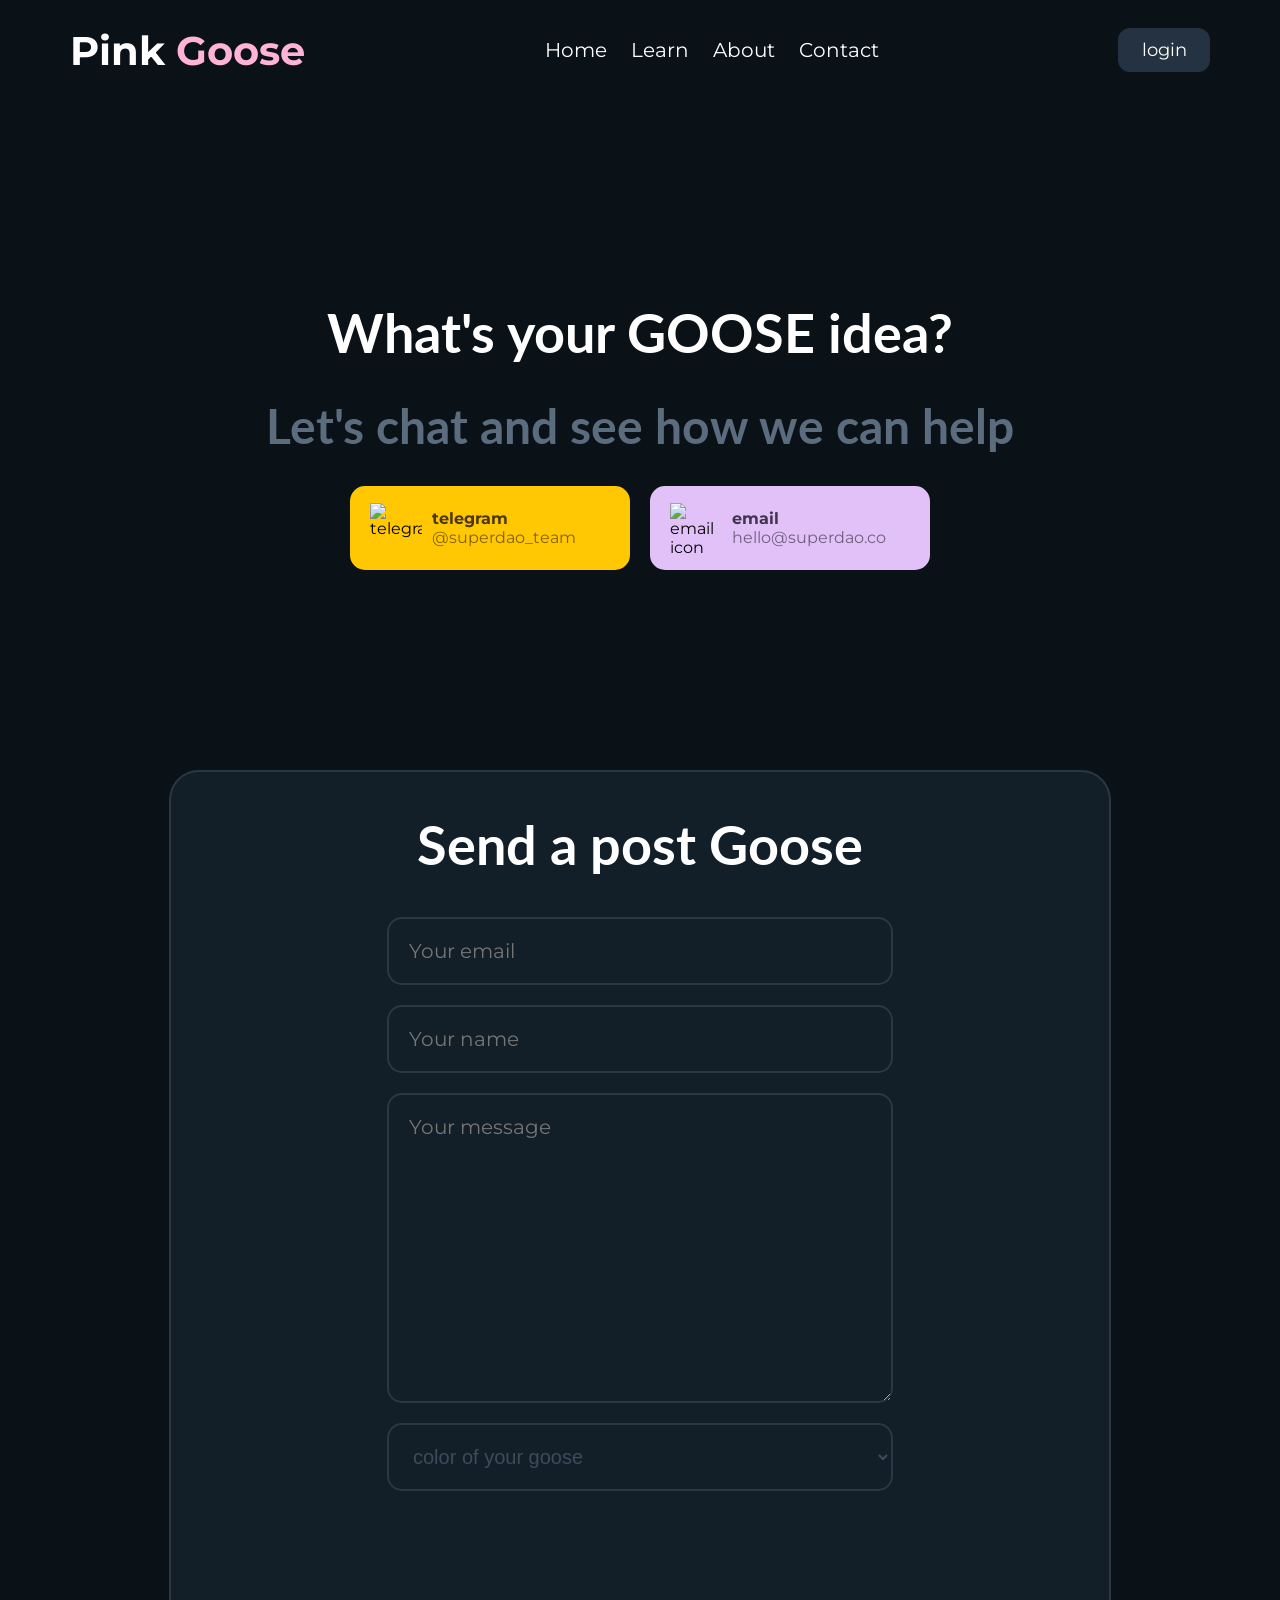
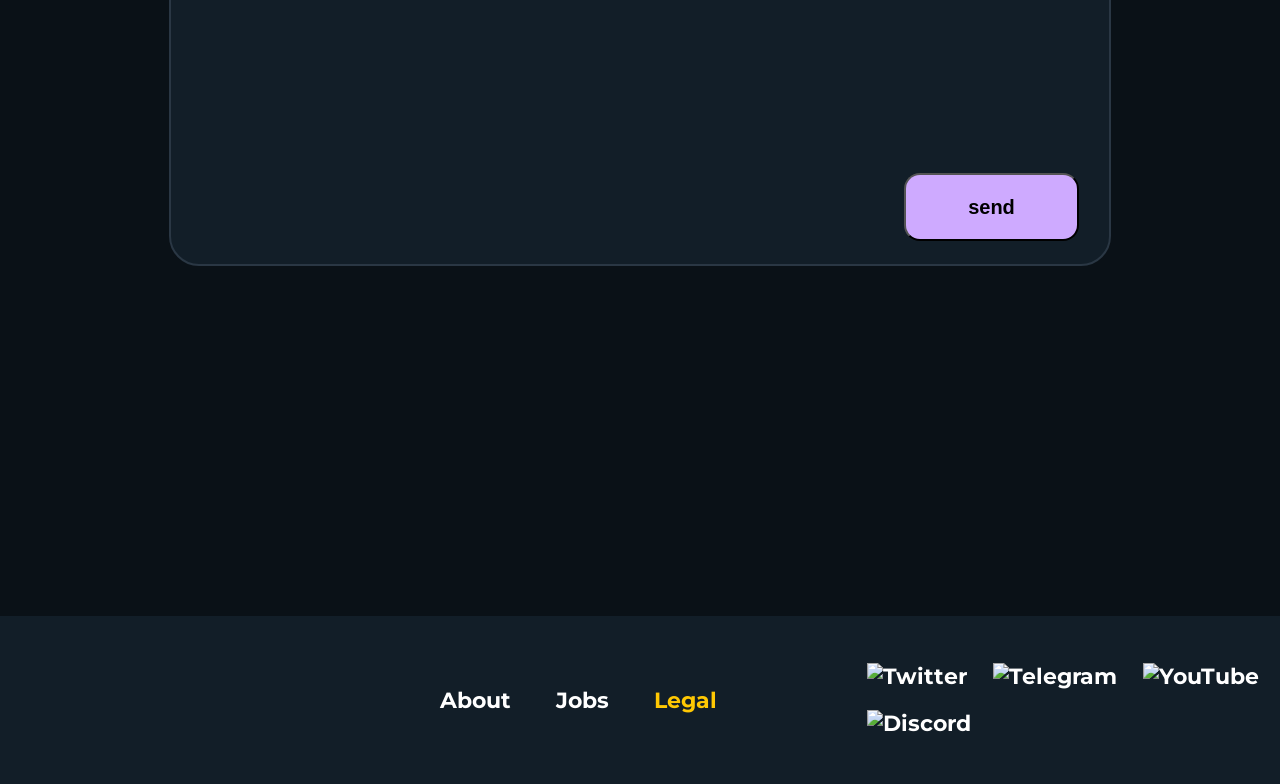
==== pinkgoose-contact.html @ 2d97c0e7 "done" ====
<!DOCTYPE html>
<hmtl>

    <head>
        <title>Pink Goose</title>
        <link rel="stylesheet" href="css/pinkgoose-contact.css" />
        <link rel="preconnect" href="https://fonts.googleapis.com">
        <link rel="preconnect" href="https://fonts.gstatic.com" crossorigin>
        <link href="https://fonts.googleapis.com/css2?family=Montserrat:ital,wght@0,100..900;1,100..900&display=swap">
        <link
            href="https://fonts.googleapis.com/css2?family=Lato:ital,wght@0,100;0,300;0,400;0,700;0,900;1,100;1,300;1,400;1,700;1,900&family=Montserrat:ital,wght@0,100..900;1,100..900&display=swap"
            rel="stylesheet">
    </head>

    <body>

        <header class="header">
            <div class="logo">Pink<span class="pink"> Goose</span></span></div>
            <nav>
                <a href="pinkgoose.html">Home</a>
                <a href="pinkgoose-learn.html">Learn</a>
                <a href="pinkgoose-about.html">About</a>
                <a href="pinkgoose-contact.html">Contact</a>
            </nav>
            <a class="login">login</a>
        </header>

        <section class="contact-bottom">
            <h1 class="goose-idea">What's your GOOSE idea?</h1>
            <h2 class="lets-help">Let's chat and see how we can help</h2>

            <div class="email-contact">

                <div class="telegram">
                    <img src="images/telegram.png" alt="telegram" class="telegram-image">
                    <div class="telegram-text">
                        <p style="color: #4D3705;"><b>telegram</b></p>
                        <p style="color: #836204;">@superdao_team</p>
                    </div>
                </div>


                <div class="email-dao">
                    <img src="images/email.png" alt="email icon" class="email-image">
                    <div class="email-text">
                        <p style="color: #40354B;"><b>email</b></p>
                        <p style="color: #715F7F;">hello@superdao.co</p>
                    </div>
                </div>
            </div>
        </section>

        <section class="post">
            <h2 class="post-title">Send a post Goose</h2>
            <form action="">
                <div class="make-post">
                    <input class="info" type="email" placeholder="Your email" required>
                    <input class="info" type="name" placeholder="Your name" required>
                    <textarea class="message" type="messsage" placeholder="Your message" required></textarea>
               <select class="color">
                <option value disabled selected>color of your goose</option>
                <option>red</option>
                <option>white</option>
                <option>black</option>
                <option>blue</option>
               </select>
                </div>
                <div class="send-button">
                    <button class="send">send</button>
                </div>
            </form>
        </section>

        <footer>
            <div class="footer-socials">
                <div class="footer-items">
                    <a>About</a>
                    <a>Jobs</a>
                    <a style="color: #FFC803;">Legal</a>
                </div>
                <div class="socials-items">
                    <img src="images/twitter.png" alt="Twitter" class="socials">
                    <img src="images/telegram-bottom.png" alt="Telegram" class="socials">
                    <img src="images/youtube.png" alt="YouTube" class="socials">
                    <img src="images/discord.png" alt="Discord" class="socials">
                </div>
            </div>
        </footer>


    </body>
</hmtl>
---- css/pinkgoose-contact.css ----
* {
    margin: 0;
    padding: 0;
    box-sizing: border-box;
}

body {
    background-color: #0A1117;
    color: white;
}

.header {
    max-width: 1140px;
    margin: 0 auto;
    display: flex;
    justify-content: space-between;
    height: 100px;
    align-items: center;
    font-family: "Montserrat", sans-serif;
    font-size: 20px;
}

.logo {
    font-family: "Montserrat", sans-serif;
    font-weight: bold;
    font-size: 40px;
}

nav {
    display: flex;
    gap: 24px;
}

nav a[href="pinkgoose-learn.html"],
nav a[href="pinkgoose-learn.html"]:visited {
    color: white;
    text-decoration: none;
}

nav a[href="pinkgoose-learn.html"]:hover {
    color: #ffb4d3;
}

nav a[href="pinkgoose.html"],
nav a[href="pinkgoose.html"]:visited {
    color: white;
    text-decoration: none;
}

nav a[href="pinkgoose.html"]:hover {
    color: #ffb4d3;
}

nav a[href="pinkgoose-about.html"],
nav a[href="pinkgoose-about.html"]:visited {
    color: white;
    text-decoration: none;
}

nav a[href="pinkgoose-about.html"]:hover {
    color: #ffb4d3;
}

nav a[href="pinkgoose-contact.html"],
nav a[href="pinkgoose-contact.html"]:visited {
    color: white;
    text-decoration: none;
}

nav a[href="pinkgoose-contact.html"]:hover {
    color: #ffb4d3;
}

.logo .pink {
    color: #ffb4d3;
}

.login {
    font-size: 18px;
    background-color: #243241;
    width: 92px;
    height: 44px;
    display: flex;
    align-items: center;
    justify-content: center;
    border-radius: 12px;
}

.contact-bottom {
    width: 1140px;
    display: flex;
    margin: auto;
    flex-direction: column;
    align-items: center;
    font-family: "Lato", sans-serif;
}

.goose-idea {
    font-size: 54px;
    margin-top: 200px;
    margin-bottom: 32px;
    font-weight: bold;
}

.lets-help {
    font-size: 48px;
    margin-bottom: 32px;
    font-weight: bold;
    color: #5A6C7E;
}

.email-contact {
    display: flex;
    flex-direction: row;
    font-family: "Montserrat", sans-serif;
    gap: 20px;
    color: black;
    margin-bottom: 200px;
}

.telegram {
    background-color: #FFC803;
    border-radius: 15px;
    width: 280px;
    height: 84px;
    display: flex;
    flex-direction: row;
}

.telegram-image {
    width: 52px;
    height: 52px;
    margin-left: 20px;
    margin-top: 17px;
    margin-bottom: 17px;
}

.telegram-text {
    display: flex;
    flex-direction: column;
    justify-content: center;
    margin-left: 10px;
}

.email-dao {
    background-color: #E2C1F9;
    border-radius: 15px;
    width: 280px;
    height: 84px;
    display: flex;
    flex-direction: row;
}

.email-image {
    width: 52px;
    height: 52px;
    margin-left: 20px;
    margin-top: 17px;
    margin-bottom: 17px;
}

.email-text {
    display: flex;
    flex-direction: column;
    justify-content: center;
    margin-left: 10px;
}

.post {
    width: 942px;
    height: 1096px;
    background-color: #121E28;
    margin: 0 auto;
    border-radius: 30px;
    border: 2px solid #2A3744;
    display: flex;
    flex-direction: column;
    margin-bottom: 350px;
}

.post-title {
    font-family: "Lato", sans-serif;
    display: flex;
    justify-content: center;
    font-size: 54px;
    margin-top: 40px;
    margin-bottom: 40px;
}

.make-post {
    display: flex;
    flex-direction: column;
    width: 506px;
    margin: 0 auto;
    justify-content: center;
    font-size: 20px;
    gap: 20px;
}

input {
    color: white;
}

.info {
    background-color: #121E28;
    border-radius: 15px;
    border: 2px solid #2A3744;
    height: 68px;
    padding: 20px;
    font-size: 20px;
    font-family: "Montserrat", sans-serif;
    color: white;
}

.message {
    background-color: #121E28;
    border-radius: 15px;
    border: 2px solid #2A3744;
    height: 310px;
    padding: 20px;
    font-family: "Montserrat", sans-serif;
    font-size: 20px;
    color: white;
}

.color {
    height: 68px;
    background-color: #121E28;
    color: #3D4C5B;;
    border-radius: 15px;
    border: 2px solid #2A3744;
    padding: 20px;
    font-size: 20px;
}

.send-button {
    display: flex;
    justify-content: flex-end;
    align-items: flex-end;
    height: 320px;
    margin: 30px;
}

.send {
    width: 175px;
    height: 68px;
    background-color: #CEAAFF;
    border-radius: 16px;
    font-size: 20px;
    font-weight: bold;
}

.footer-socials {
    display: flex;
    margin: auto;
    gap: 20px;
    align-items: center;
    background-color: #121E28;
    height: 168px;
    display: flex;
    justify-content: center;
    gap: 140px;
    font-family: "Montserrat", sans-serif;
    font-size: 22px;
    font-weight: bold;
    align-items: center;
}

.footer-items {
    display: flex;
    gap: 45px;
    margin-left: 440px;
}

.socials {
    margin: 10px;
}
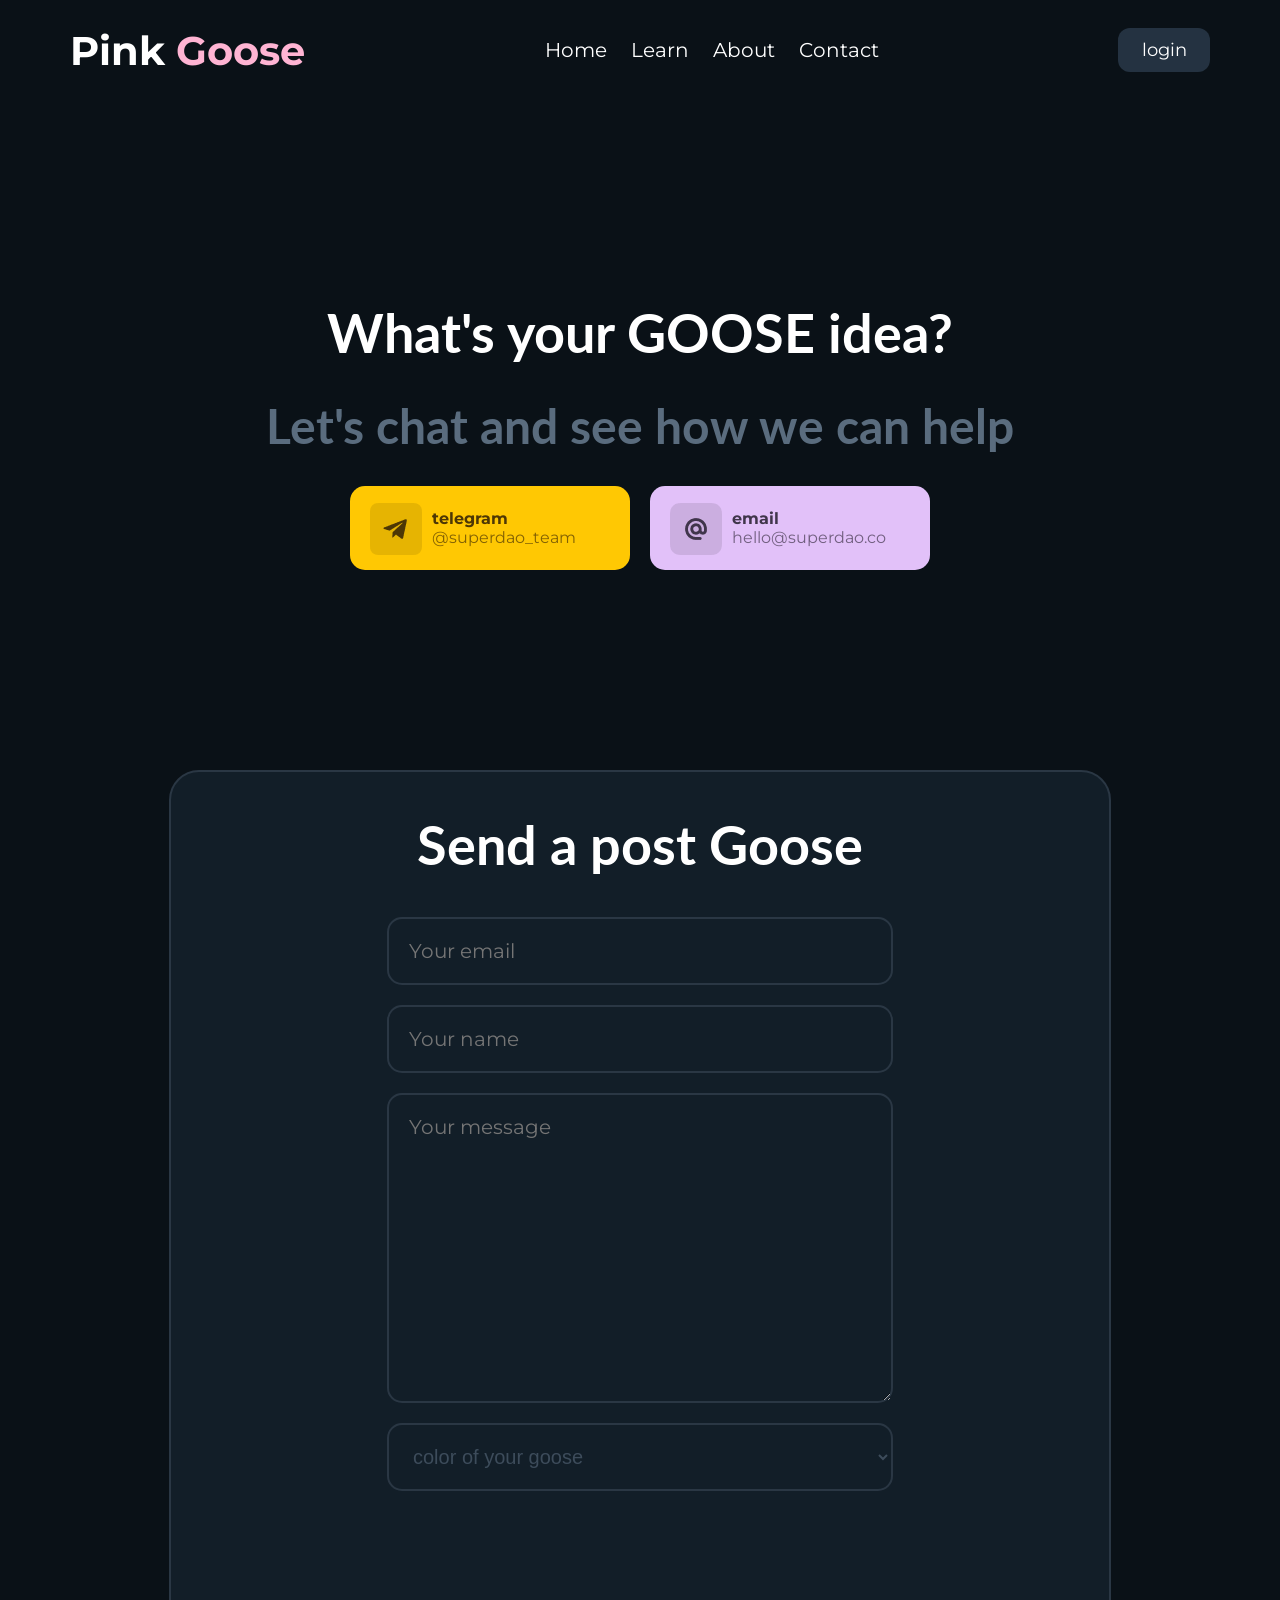
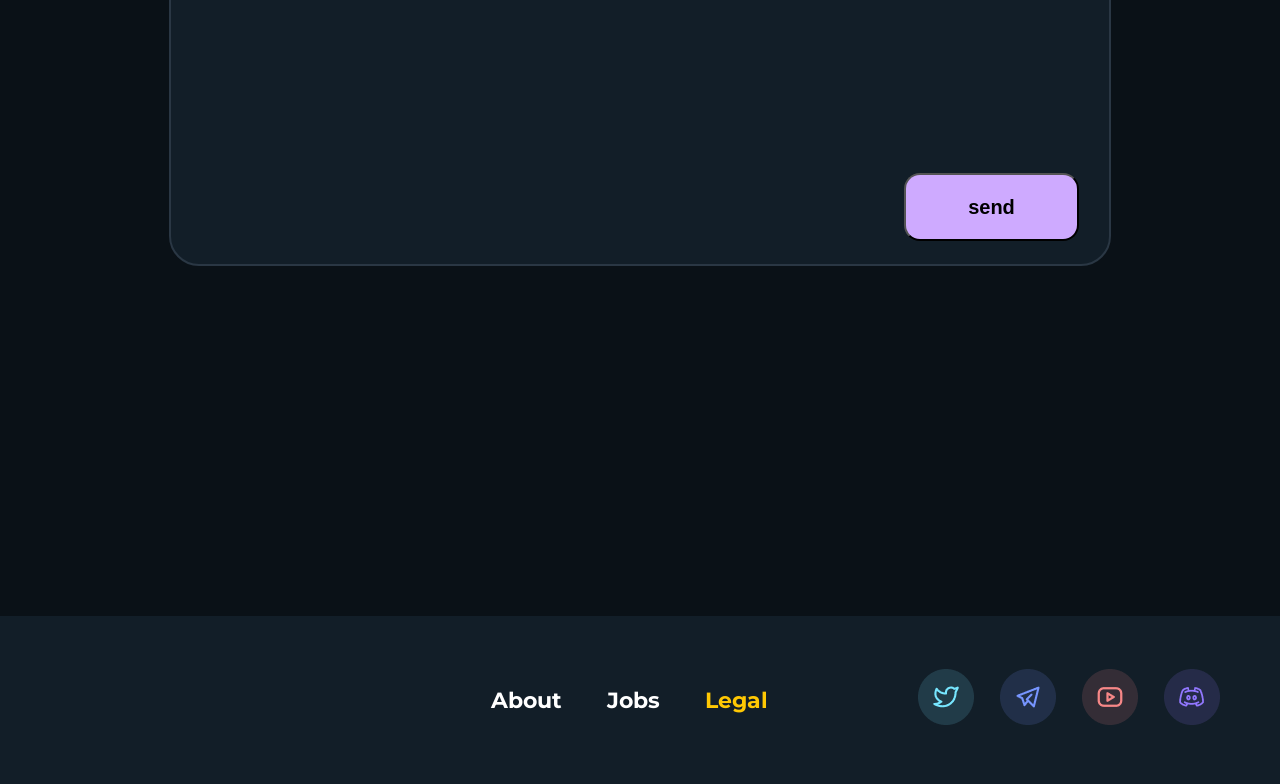
==== commit d6bed4b0: "images" ====
--- a/pinkgoose-contact.html
+++ b/pinkgoose-contact.html
@@ -1,5 +1,5 @@
 <!DOCTYPE html>
-<hmtl>
+<html>
 
     <head>
         <title>Pink Goose</title>
@@ -89,4 +89,4 @@
 
 
     </body>
-</hmtl>+</html>
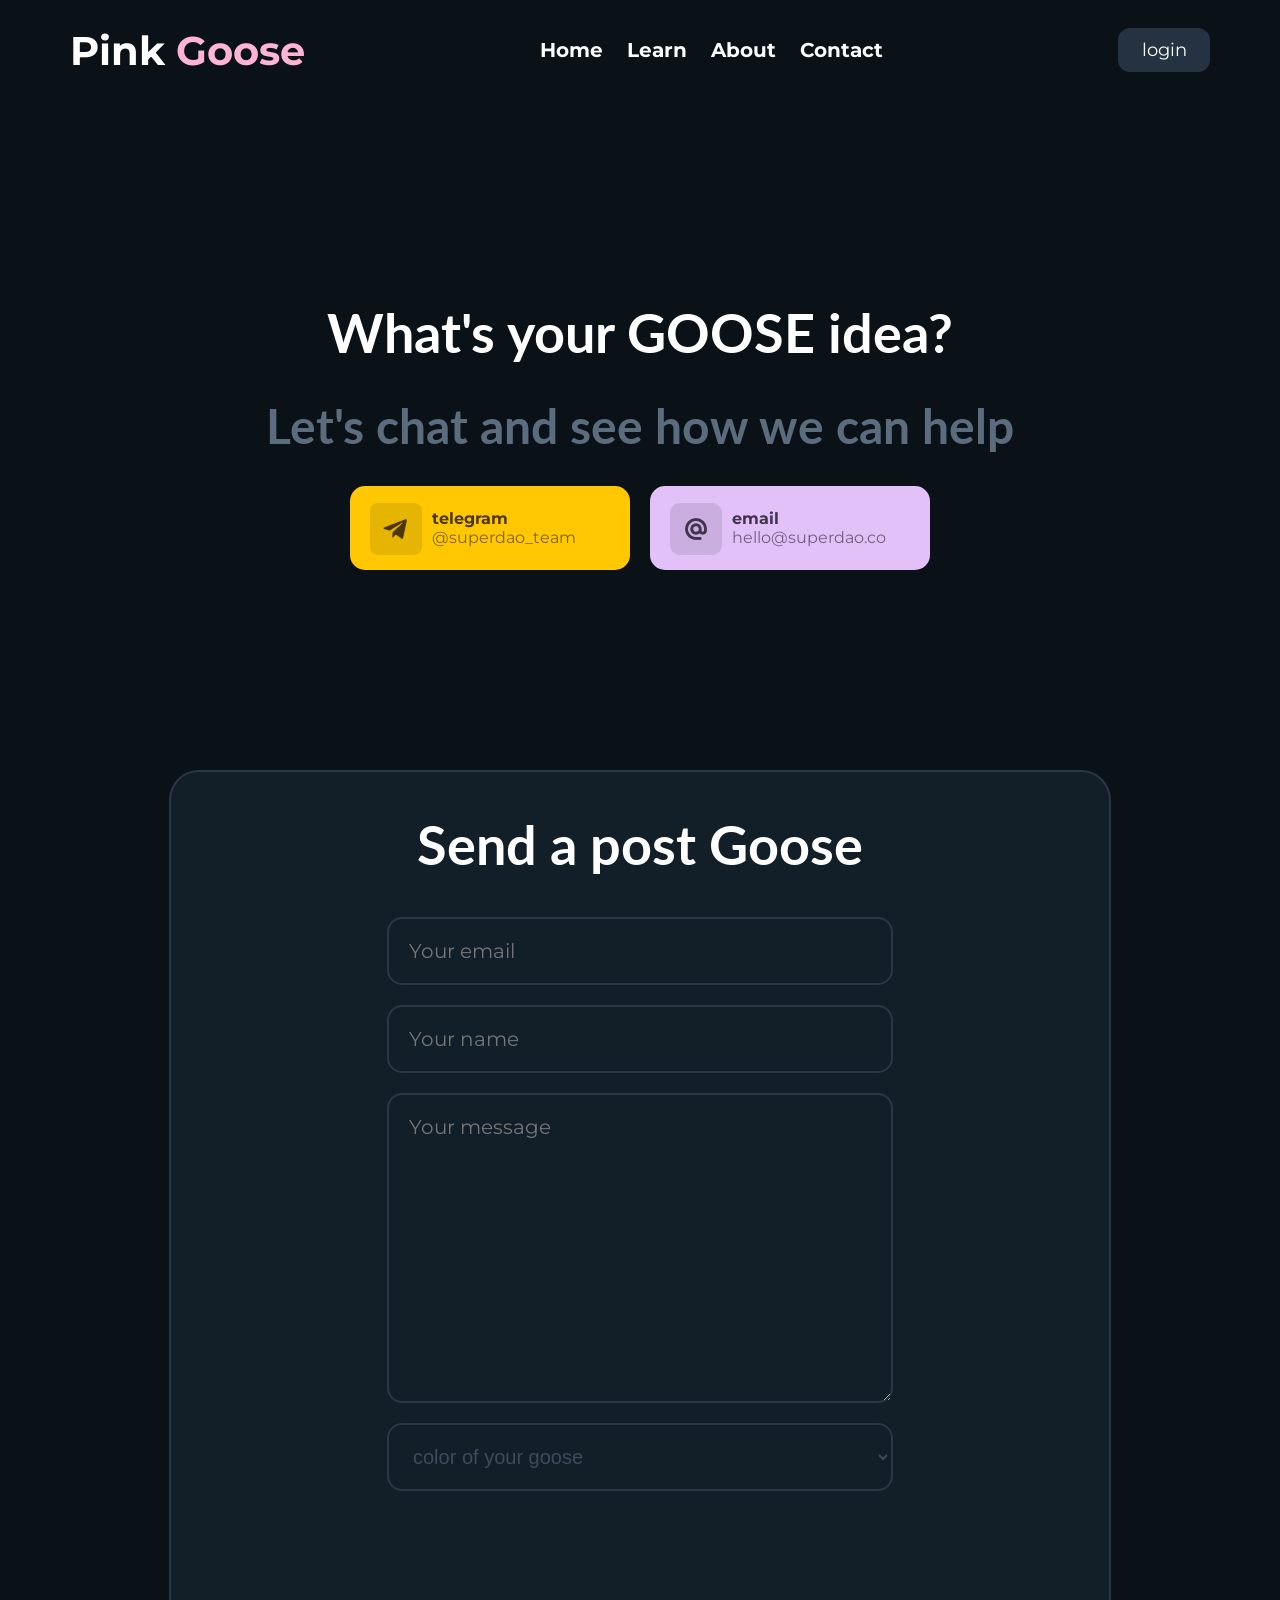
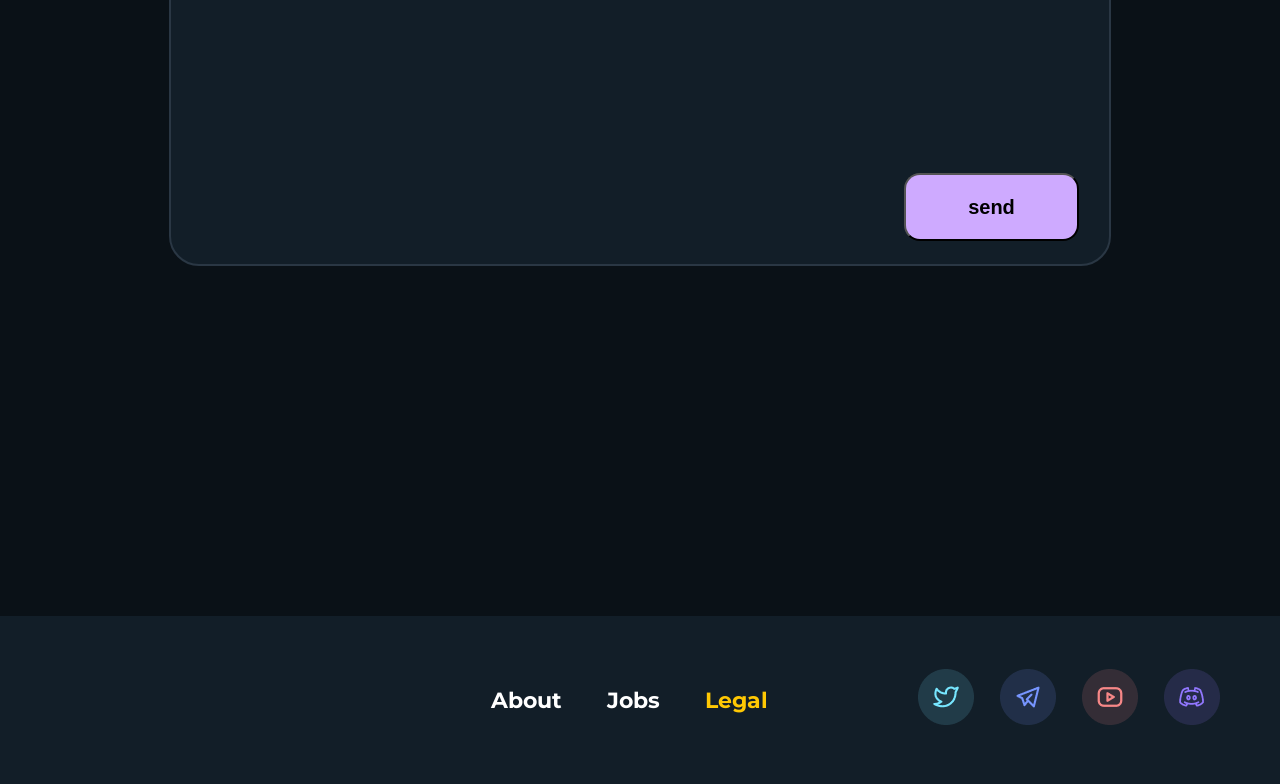
==== commit 998ecdc0: "done" ====
--- a/pinkgoose-contact.html
+++ b/pinkgoose-contact.html
@@ -15,7 +15,7 @@
     <body>
 
         <header class="header">
-            <div class="logo">Pink<span class="pink"> Goose</span></span></div>
+            <div class="logo">Pink<span class="pink"> Goose</span></div>
             <nav>
                 <a href="pinkgoose.html">Home</a>
                 <a href="pinkgoose-learn.html">Learn</a>
@@ -34,8 +34,8 @@
                 <div class="telegram">
                     <img src="images/telegram.png" alt="telegram" class="telegram-image">
                     <div class="telegram-text">
-                        <p style="color: #4D3705;"><b>telegram</b></p>
-                        <p style="color: #836204;">@superdao_team</p>
+                        <p><b>telegram</b></p>
+                        <p>@superdao_team</p>
                     </div>
                 </div>
 
@@ -43,8 +43,8 @@
                 <div class="email-dao">
                     <img src="images/email.png" alt="email icon" class="email-image">
                     <div class="email-text">
-                        <p style="color: #40354B;"><b>email</b></p>
-                        <p style="color: #715F7F;">hello@superdao.co</p>
+                        <p><b>email</b></p>
+                        <p>hello@superdao.co</p>
                     </div>
                 </div>
             </div>
@@ -76,7 +76,7 @@
                 <div class="footer-items">
                     <a>About</a>
                     <a>Jobs</a>
-                    <a style="color: #FFC803;">Legal</a>
+                    <a>Legal</a>
                 </div>
                 <div class="socials-items">
                     <img src="images/twitter.png" alt="Twitter" class="socials">
--- a/css/pinkgoose-contact.css
+++ b/css/pinkgoose-contact.css
@@ -29,6 +29,7 @@
 nav {
     display: flex;
     gap: 24px;
+    font-weight: bold;
 }
 
 nav a[href="pinkgoose-learn.html"],
@@ -125,6 +126,15 @@
     height: 84px;
     display: flex;
     flex-direction: row;
+}
+
+.telegram p:first-of-type {
+    color: #4D3705;
+}
+
+.telegram p:nth-child(2) {
+    color: #836204;
+    ;
 }
 
 .telegram-image {
@@ -165,6 +175,13 @@
     justify-content: center;
     margin-left: 10px;
 }
+.email-dao p:first-of-type {
+    color: #40354B;
+}
+
+.email-dao p:nth-child(2) {
+    color: #715F7F;
+}
 
 .post {
     width: 942px;
@@ -274,4 +291,8 @@
 
 .socials {
     margin: 10px;
+}
+
+.footer-items a:nth-child(3) {
+    color: #FFC803;
 }
